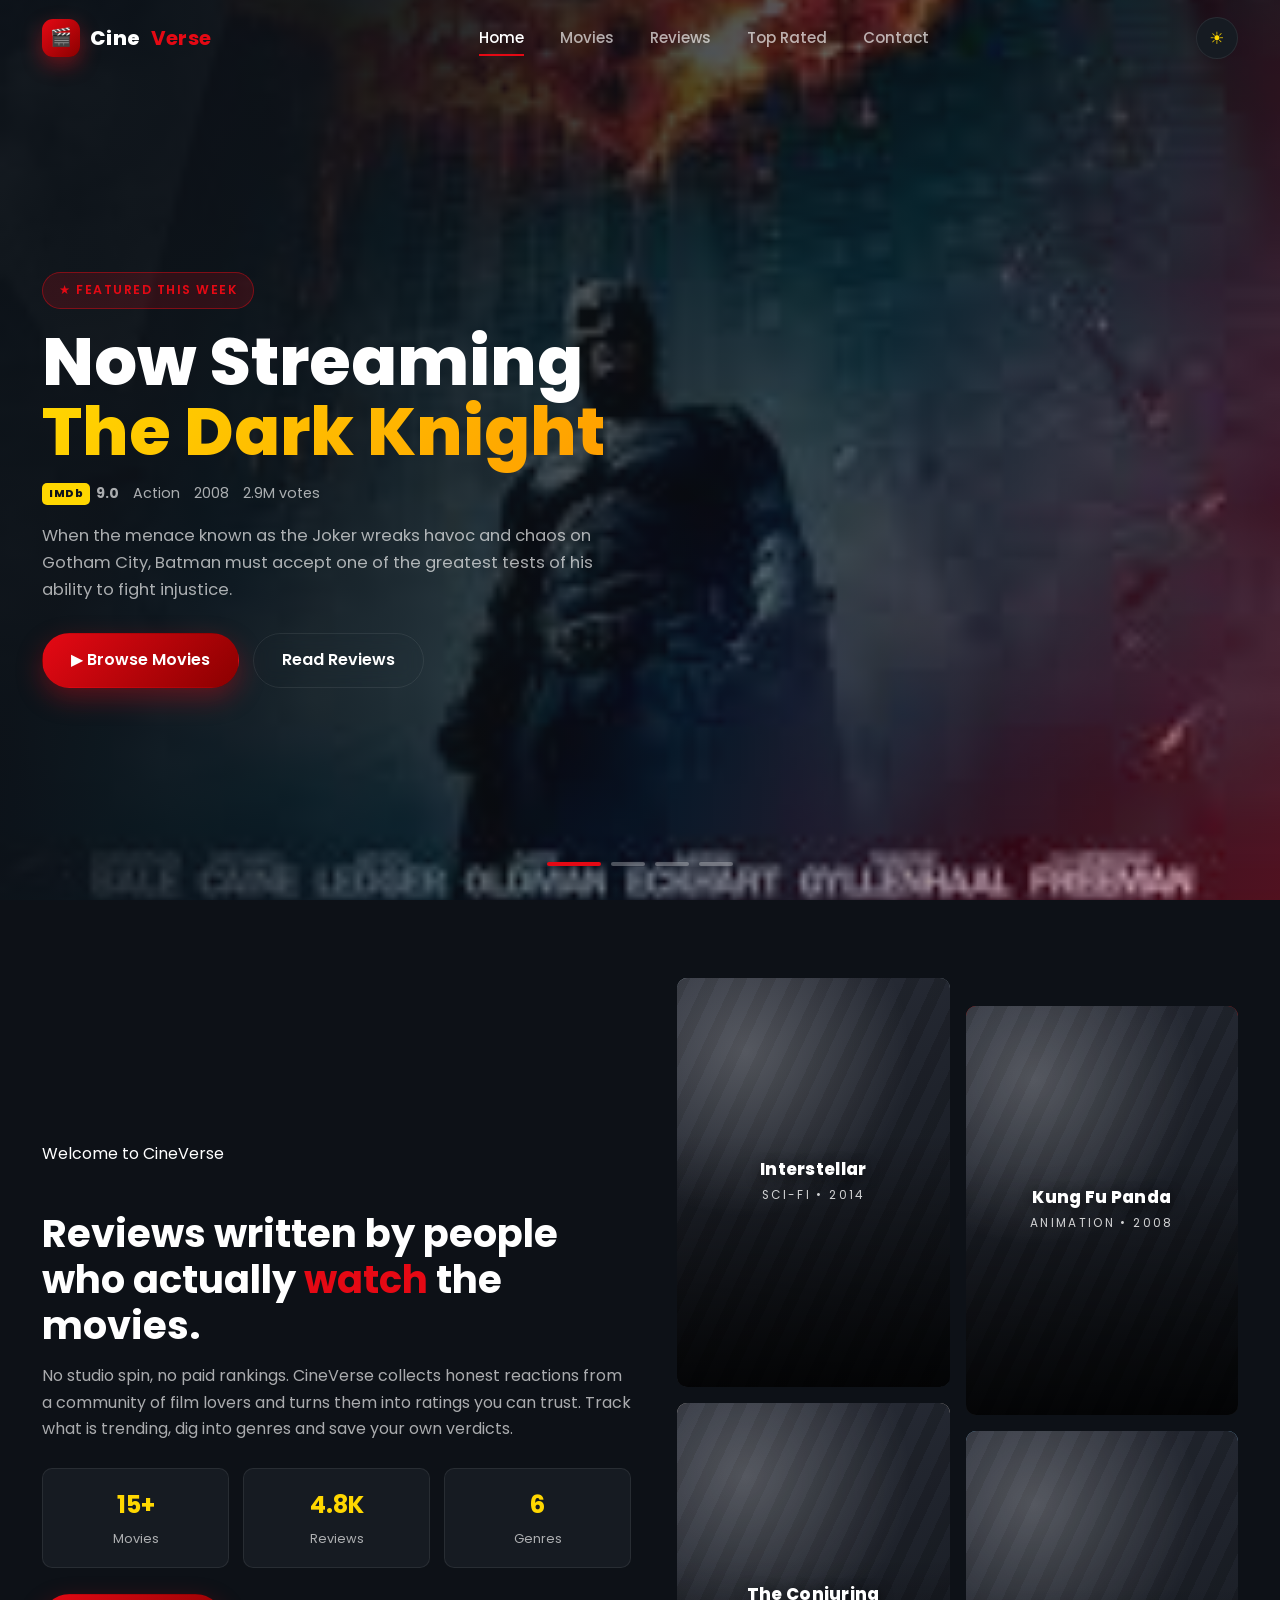
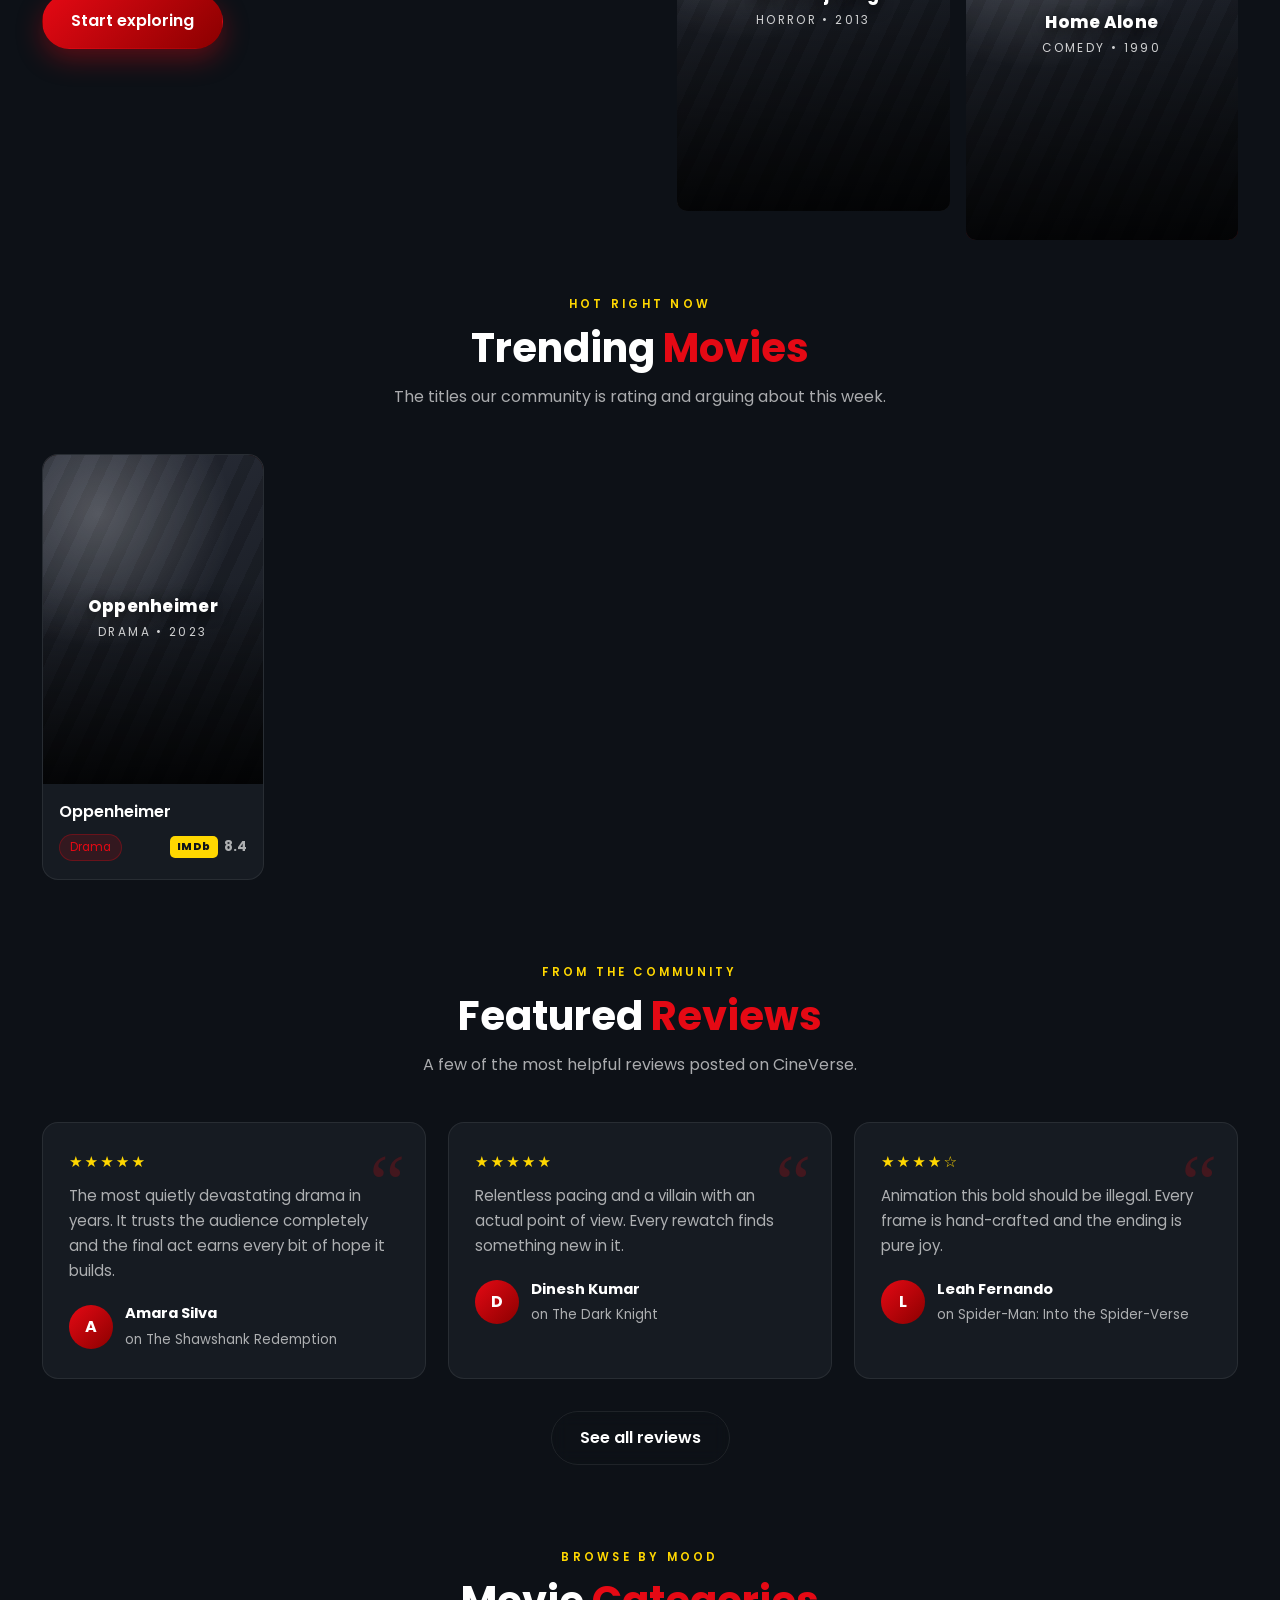
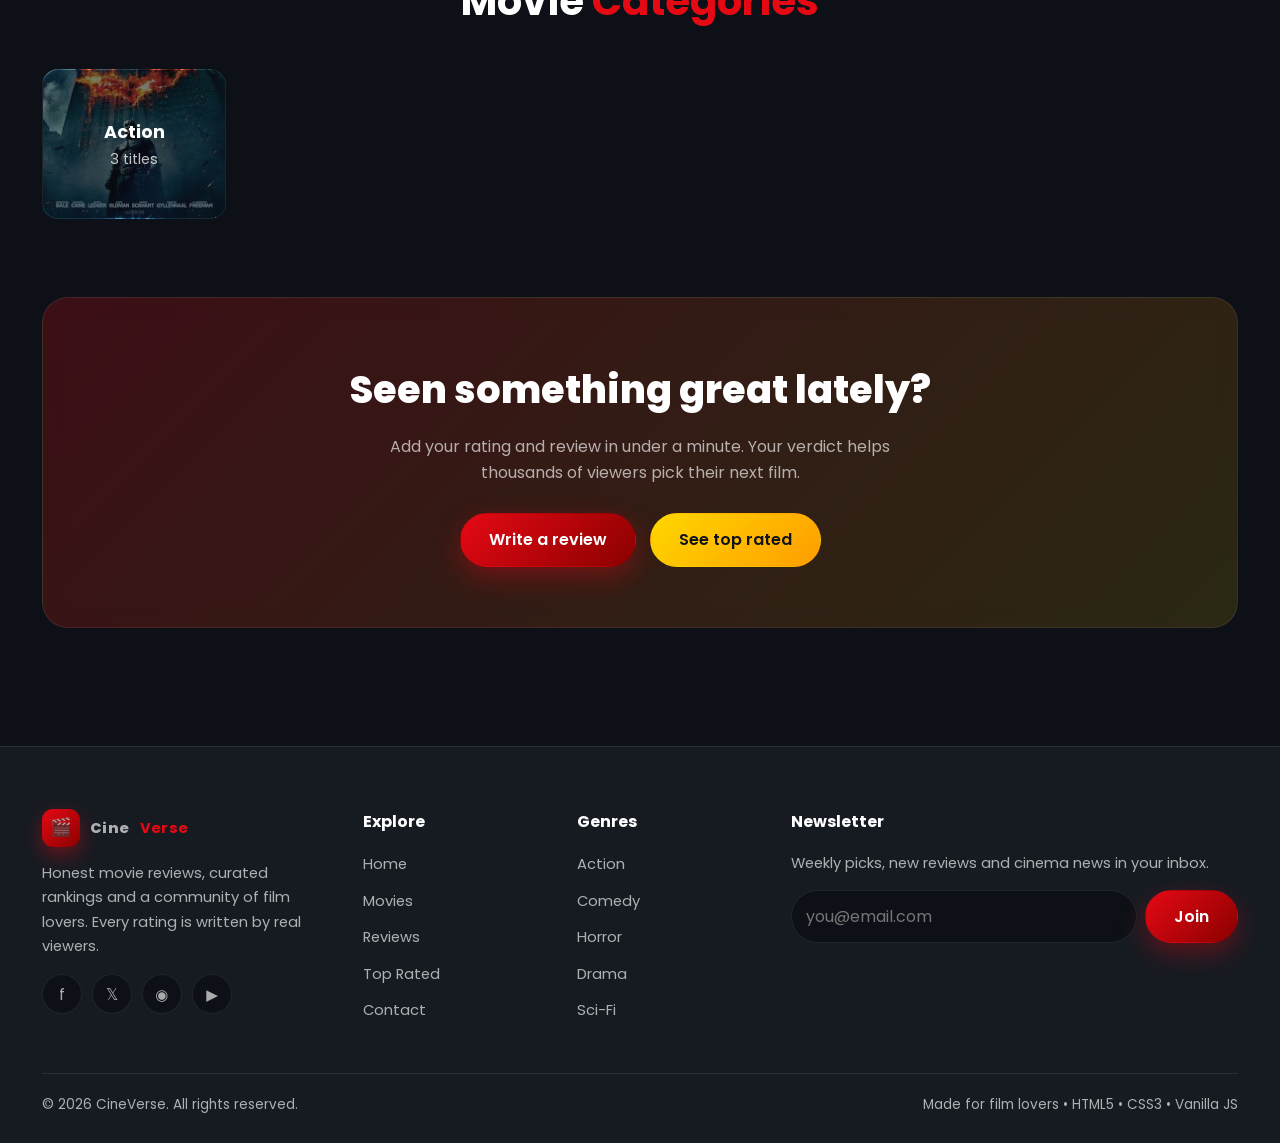
==== index.html @ 50c3670c "Add files via upload" ====
<!DOCTYPE html>
<html lang="en">
<head>
  <meta charset="UTF-8">
  <meta name="viewport" content="width=device-width, initial-scale=1.0">
  <title>CineVerse | Movie Reviews, Ratings &amp; Top Rated Films</title>
  <meta name="description" content="CineVerse is a cinematic movie review hub with trending films, honest community reviews, genre browsing and monthly top rated rankings.">
  <link rel="stylesheet" href="css/style.css">
</head>
<body>
  <!-- ================= NAVIGATION ================= -->
  <header class="navbar">
    <div class="container nav-inner">
      <a href="index.html" class="logo"><span class="logo-mark">🎬</span> Cine<b>Verse</b></a>
      <nav class="nav-links">
        <a href="index.html">Home</a>
        <a href="movies.html">Movies</a>
        <a href="reviews.html">Reviews</a>
        <a href="top-rated.html">Top Rated</a>
        <a href="contact.html">Contact</a>
      </nav>
      <div class="nav-actions">
        <button class="theme-toggle" aria-label="Toggle dark and light mode">☀️</button>
        <button class="hamburger" aria-label="Open menu"><span></span><span></span><span></span></button>
      </div>
    </div>
  </header>

  <!-- ================= HERO SLIDER ================= -->
  <section class="hero">
    <div class="hero-slides"></div>
    <div class="container">
      <div class="hero-content">
        <span class="hero-tag">★ Featured this week</span>
        <h1 id="heroTitle">Now Streaming</h1>
        <div class="hero-meta" id="heroMeta"></div>
        <p class="lead" id="heroDesc"></p>
        <div class="hero-actions">
          <a href="movies.html" class="btn btn-primary">▶ Browse Movies</a>
          <a href="reviews.html" class="btn btn-ghost">Read Reviews</a>
        </div>
      </div>
    </div>
    <div class="hero-dots"></div>
  </section>

  <!-- ================= WELCOME ================= -->
  <section class="section">
    <div class="container welcome-grid">
      <div class="welcome-copy reveal left">
        <span class="section-head eyebrow" style="display:inline-block">Welcome to CineVerse</span>
        <h2>Reviews written by people who actually <span style="color:var(--primary)">watch</span> the movies.</h2>
        <p>No studio spin, no paid rankings. CineVerse collects honest reactions from a community of film lovers and turns them into ratings you can trust. Track what is trending, dig into genres and save your own verdicts.</p>
        <div class="welcome-stats">
          <div><b>15+</b><span>Movies</span></div>
          <div><b>4.8K</b><span>Reviews</span></div>
          <div><b>6</b><span>Genres</span></div>
        </div>
        <a href="movies.html" class="btn btn-primary" style="margin-top:26px">Start exploring</a>
      </div>
      <div class="welcome-art reveal right" id="welcomeArt"></div>
    </div>
  </section>

  <!-- ================= TRENDING ================= -->
  <section class="section" style="padding-top:0">
    <div class="container">
      <div class="section-head reveal">
        <span class="eyebrow">Hot right now</span>
        <h2 class="section-title">Trending <span>Movies</span></h2>
        <p class="section-sub">The titles our community is rating and arguing about this week.</p>
      </div>
      <div class="rail" id="trendingRail"></div>
    </div>
  </section>

  <!-- ================= FEATURED REVIEWS ================= -->
  <section class="section" style="padding-top:0">
    <div class="container">
      <div class="section-head reveal">
        <span class="eyebrow">From the community</span>
        <h2 class="section-title">Featured <span>Reviews</span></h2>
        <p class="section-sub">A few of the most helpful reviews posted on CineVerse.</p>
      </div>
      <div class="review-rail" id="featuredReviews"></div>
      <div style="text-align:center;margin-top:32px" class="reveal">
        <a href="reviews.html" class="btn btn-ghost">See all reviews</a>
      </div>
    </div>
  </section>

  <!-- ================= CATEGORIES ================= -->
  <section class="section" style="padding-top:0">
    <div class="container">
      <div class="section-head reveal">
        <span class="eyebrow">Browse by mood</span>
        <h2 class="section-title">Movie <span>Categories</span></h2>
      </div>
      <div class="cats" id="catGrid"></div>
    </div>
  </section>

  <!-- ================= CALL TO ACTION ================= -->
  <section class="section" style="padding-top:0">
    <div class="container">
      <div class="cta reveal zoom">
        <h2>Seen something great lately?</h2>
        <p>Add your rating and review in under a minute. Your verdict helps thousands of viewers pick their next film.</p>
        <div class="cta-actions">
          <a href="reviews.html" class="btn btn-primary">Write a review</a>
          <a href="top-rated.html" class="btn btn-gold">See top rated</a>
        </div>
      </div>
    </div>
  </section>
  <!-- ================= FOOTER ================= -->
  <footer class="footer">
    <div class="container">
      <div class="footer-grid">
        <div>
          <a href="index.html" class="logo"><span class="logo-mark">🎬</span> Cine<b>Verse</b></a>
          <p style="margin-top:14px">Honest movie reviews, curated rankings and a community of film lovers. Every rating is written by real viewers.</p>
          <div class="socials">
            <a href="#" aria-label="Facebook">f</a>
            <a href="#" aria-label="Twitter">𝕏</a>
            <a href="#" aria-label="Instagram">◉</a>
            <a href="#" aria-label="YouTube">▶</a>
          </div>
        </div>
        <div>
          <h4>Explore</h4>
          <ul class="footer-links">
            <li><a href="index.html">Home</a></li>
            <li><a href="movies.html">Movies</a></li>
            <li><a href="reviews.html">Reviews</a></li>
            <li><a href="top-rated.html">Top Rated</a></li>
            <li><a href="contact.html">Contact</a></li>
          </ul>
        </div>
        <div>
          <h4>Genres</h4>
          <ul class="footer-links">
            <li><a href="movies.html">Action</a></li>
            <li><a href="movies.html">Comedy</a></li>
            <li><a href="movies.html">Horror</a></li>
            <li><a href="movies.html">Drama</a></li>
            <li><a href="movies.html">Sci-Fi</a></li>
          </ul>
        </div>
        <div>
          <h4>Newsletter</h4>
          <p>Weekly picks, new reviews and cinema news in your inbox.</p>
          <form class="newsletter" id="newsletterForm" novalidate>
            <input type="email" placeholder="you@email.com" aria-label="Email address">
            <button class="btn btn-primary" type="submit">Join</button>
          </form>
        </div>
      </div>
      <div class="footer-bottom">
        <span>&copy; <span id="year">2026</span> CineVerse. All rights reserved.</span>
        <span>Made for film lovers &bull; HTML5 &bull; CSS3 &bull; Vanilla JS</span>
      </div>
    </div>
  </footer>
  <button class="to-top" aria-label="Scroll to top">↑</button>
  <script src="js/script.js"></script>
</body>
</html>
---- css/style.css ----
/* ==========================================================================
   CineVerse - Global Stylesheet
   Shared design system: variables, layout, navigation, footer, animations
   ========================================================================== */

/* ---------- Google Font ---------- */
@import url('https://fonts.googleapis.com/css2?family=Poppins:wght@300;400;500;600;700;800&display=swap');

/* ---------- CSS Variables (Dark theme is the default) ---------- */
:root {
  --bg: #0D1117;
  --card: #161B22;
  --primary: #E50914;
  --accent: #FFD700;
  --text: #FFFFFF;
  --muted: rgba(255, 255, 255, 0.65);
  --border: rgba(255, 255, 255, 0.08);
  --glass: rgba(22, 27, 34, 0.65);
  --shadow: 0 18px 40px rgba(0, 0, 0, 0.45);
  --radius: 16px;
  --radius-sm: 10px;
  --grad-primary: linear-gradient(135deg, #E50914 0%, #8B0000 100%);
  --grad-gold: linear-gradient(135deg, #FFD700 0%, #FF9D00 100%);
  --grad-hero: linear-gradient(115deg, rgba(13,17,23,.96) 20%, rgba(13,17,23,.55) 60%, rgba(229,9,20,.35) 100%);
  --transition: .35s cubic-bezier(.4, 0, .2, 1);
  --max: 1240px;
}

/* ---------- Light theme overrides (toggled via body.light) ---------- */
body.light {
  --bg: #F4F6FA;
  --card: #FFFFFF;
  --text: #10141A;
  --muted: rgba(16, 20, 26, 0.65);
  --border: rgba(16, 20, 26, 0.10);
  --glass: rgba(255, 255, 255, 0.72);
  --shadow: 0 18px 40px rgba(16, 20, 26, 0.12);
  --grad-hero: linear-gradient(115deg, rgba(244,246,250,.96) 20%, rgba(244,246,250,.55) 60%, rgba(229,9,20,.25) 100%);
}

/* ---------- Reset ---------- */
* { margin: 0; padding: 0; box-sizing: border-box; }
html { scroll-behavior: smooth; scroll-padding-top: 90px; }
body {
  font-family: 'Poppins', system-ui, sans-serif;
  background: var(--bg);
  color: var(--text);
  line-height: 1.65;
  overflow-x: hidden;
  transition: background var(--transition), color var(--transition);
}
img { max-width: 100%; display: block; }
a { color: inherit; text-decoration: none; }
ul { list-style: none; }
button, input, textarea, select { font-family: inherit; font-size: inherit; }

/* ---------- Layout helpers ---------- */
.container { width: 100%; max-width: var(--max); margin-inline: auto; padding-inline: 22px; }
.section { padding: 78px 0; }
.section-head { text-align: center; margin-bottom: 44px; }
.section-head .eyebrow {
  display: inline-block; letter-spacing: .28em; text-transform: uppercase;
  font-size: .72rem; font-weight: 600; color: var(--accent); margin-bottom: 10px;
}
.section-title { font-size: clamp(1.7rem, 3.4vw, 2.5rem); font-weight: 700; line-height: 1.2; }
.section-title span { color: var(--primary); }
.section-sub { color: var(--muted); max-width: 620px; margin: 12px auto 0; }

/* ---------- Buttons ---------- */
.btn {
  display: inline-flex; align-items: center; gap: 9px;
  padding: 13px 28px; border-radius: 60px; border: 1px solid transparent;
  font-weight: 600; cursor: pointer; transition: var(--transition);
}
.btn-primary { background: var(--grad-primary); color: #fff; box-shadow: 0 10px 26px rgba(229, 9, 20, .35); }
.btn-primary:hover { transform: translateY(-3px); box-shadow: 0 16px 34px rgba(229, 9, 20, .5); }
.btn-ghost { background: transparent; border-color: var(--border); color: var(--text); backdrop-filter: blur(8px); }
.btn-ghost:hover { border-color: var(--accent); color: var(--accent); transform: translateY(-3px); }
.btn-gold { background: var(--grad-gold); color: #10141A; }
.btn-gold:hover { transform: translateY(-3px); box-shadow: 0 16px 34px rgba(255, 215, 0, .35); }

/* ==========================================================================
   Navigation
   ========================================================================== */
.navbar {
  position: fixed; inset: 0 0 auto 0; z-index: 999;
  background: transparent; transition: var(--transition);
}
.navbar.scrolled {
  background: var(--glass);
  backdrop-filter: blur(16px);
  border-bottom: 1px solid var(--border);
  box-shadow: 0 8px 30px rgba(0, 0, 0, .3);
}
.nav-inner { display: flex; align-items: center; justify-content: space-between; gap: 16px; height: 76px; }
.logo { display: flex; align-items: center; gap: 10px; font-weight: 800; font-size: 1.25rem; letter-spacing: .4px; }
.logo-mark {
  width: 38px; height: 38px; border-radius: 11px; background: var(--grad-primary);
  display: grid; place-items: center; font-size: 1.1rem; box-shadow: 0 8px 20px rgba(229, 9, 20, .4);
}
.logo b { color: var(--primary); }
.nav-links { display: flex; align-items: center; gap: 6px; }
.nav-links a {
  position: relative; padding: 9px 15px; border-radius: 9px;
  font-size: .94rem; font-weight: 500; color: var(--muted); transition: var(--transition);
}
.nav-links a::after {
  content: ''; position: absolute; left: 15px; right: 15px; bottom: 3px; height: 2px;
  background: var(--primary); transform: scaleX(0); transform-origin: right;
  transition: transform var(--transition);
}
.nav-links a:hover { color: var(--text); }
.nav-links a:hover::after { transform: scaleX(1); transform-origin: left; }
.nav-links a.active { color: var(--text); }
.nav-links a.active::after { transform: scaleX(1); }
.nav-actions { display: flex; align-items: center; gap: 10px; }
.theme-toggle {
  width: 42px; height: 42px; border-radius: 50%; cursor: pointer;
  background: var(--card); border: 1px solid var(--border); color: var(--accent);
  display: grid; place-items: center; font-size: 1.05rem; transition: var(--transition);
}
.theme-toggle:hover { transform: rotate(25deg) scale(1.08); border-color: var(--accent); }
.hamburger {
  display: none; width: 44px; height: 44px; border-radius: 11px; cursor: pointer;
  background: var(--card); border: 1px solid var(--border);
  flex-direction: column; justify-content: center; align-items: center; gap: 5px;
}
.hamburger span { width: 20px; height: 2px; background: var(--text); border-radius: 2px; transition: var(--transition); }
.hamburger.open span:nth-child(1) { transform: translateY(7px) rotate(45deg); }
.hamburger.open span:nth-child(2) { opacity: 0; }
.hamburger.open span:nth-child(3) { transform: translateY(-7px) rotate(-45deg); }

/* ==========================================================================
   Posters (pure CSS artwork - no external images needed)
   ========================================================================== */
.poster {
  position: relative; aspect-ratio: 2 / 3; border-radius: var(--radius-sm);
  overflow: hidden; display: grid; place-items: center; text-align: center;
  padding: 18px; isolation: isolate;
}
.poster::before {
  content: ''; position: absolute; inset: 0; z-index: -2;
  background: var(--poster-grad, linear-gradient(150deg, #2b2f3a, #11151b));
}
.poster::after {
  content: ''; position: absolute; inset: 0; z-index: -1;
  background:
    radial-gradient(circle at 25% 18%, rgba(255,255,255,.22), transparent 42%),
    repeating-linear-gradient(115deg, rgba(0,0,0,.16) 0 12px, transparent 12px 26px),
    linear-gradient(to top, rgba(0,0,0,.82), transparent 62%);
}
.poster-title {
  font-weight: 800; font-size: 1.05rem; line-height: 1.25; color: #fff;
  text-shadow: 0 3px 14px rgba(0, 0, 0, .7); letter-spacing: .3px;
}
.poster-year { font-size: .74rem; color: rgba(255,255,255,.8); margin-top: 6px; letter-spacing: .2em; }
.poster-badge {
  position: absolute; top: 10px; left: 10px; padding: 5px 11px; border-radius: 40px;
  font-size: .7rem; font-weight: 700; background: var(--grad-gold); color: #10141A;
}

/* ---------- Rating pill / stars ---------- */
.rating { display: inline-flex; align-items: center; gap: 6px; font-weight: 700; font-size: .85rem; }
.rating .imdb {
  background: var(--accent); color: #10141A; padding: 2px 7px;
  border-radius: 5px; font-size: .68rem; font-weight: 800; letter-spacing: .5px;
}
.stars { color: var(--accent); letter-spacing: 2px; font-size: .95rem; }

/* ---------- Generic card ---------- */
.card {
  background: var(--card); border: 1px solid var(--border);
  border-radius: var(--radius); overflow: hidden; transition: var(--transition);
}
.card:hover { transform: translateY(-8px); box-shadow: var(--shadow); border-color: rgba(229, 9, 20, .45); }

/* ==========================================================================
   Hero (home page slider)
   ========================================================================== */
.hero { position: relative; min-height: 100vh; display: grid; align-items: center; overflow: hidden; }
.hero-slides { position: absolute; inset: 0; }
.hero-slide {
  position: absolute; inset: 0; opacity: 0; transform: scale(1.08);
  transition: opacity 1.1s ease, transform 6s ease;
}
.hero-slide.active { opacity: 1; transform: scale(1); }
.hero-slide::after { content: ''; position: absolute; inset: 0; background: var(--grad-hero); }
.hero-content { position: relative; z-index: 2; max-width: 660px; padding: 120px 0 60px; }
.hero-tag {
  display: inline-flex; align-items: center; gap: 8px; padding: 7px 16px; border-radius: 40px;
  background: rgba(229, 9, 20, .16); border: 1px solid rgba(229, 9, 20, .45);
  color: var(--primary); font-size: .78rem; font-weight: 600; letter-spacing: .12em; text-transform: uppercase;
}
.hero h1 { font-size: clamp(2.3rem, 6vw, 4.2rem); font-weight: 800; line-height: 1.05; margin: 18px 0 14px; }
.hero h1 em { font-style: normal; background: var(--grad-gold); -webkit-background-clip: text; background-clip: text; color: transparent; }
.hero-meta { display: flex; flex-wrap: wrap; gap: 14px; align-items: center; color: var(--muted); font-size: .9rem; margin-bottom: 16px; }
.hero p.lead { color: var(--muted); font-size: 1.03rem; max-width: 560px; }
.hero-actions { display: flex; flex-wrap: wrap; gap: 14px; margin-top: 30px; }
.hero-dots { position: absolute; bottom: 34px; left: 50%; transform: translateX(-50%); display: flex; gap: 10px; z-index: 3; }
.hero-dots button {
  width: 34px; height: 4px; border-radius: 4px; border: none; cursor: pointer;
  background: rgba(255,255,255,.28); transition: var(--transition);
}
.hero-dots button.active { background: var(--primary); width: 54px; }

/* ==========================================================================
   Footer
   ========================================================================== */
.footer { background: var(--card); border-top: 1px solid var(--border); padding: 62px 0 26px; margin-top: 40px; }
.footer-grid { display: grid; grid-template-columns: 1.6fr 1fr 1fr 1.3fr; gap: 36px; }
.footer h4 { font-size: 1rem; margin-bottom: 16px; }
.footer p, .footer a { color: var(--muted); font-size: .92rem; }
.footer-links li { margin-bottom: 10px; }
.footer-links a { transition: var(--transition); }
.footer-links a:hover { color: var(--primary); padding-left: 5px; }
.socials { display: flex; gap: 10px; margin-top: 16px; }
.socials a {
  width: 40px; height: 40px; border-radius: 50%; display: grid; place-items: center;
  background: var(--bg); border: 1px solid var(--border); transition: var(--transition); font-size: .95rem;
}
.socials a:hover { background: var(--grad-primary); color: #fff; transform: translateY(-4px); border-color: transparent; }
.newsletter { display: flex; gap: 8px; margin-top: 14px; }
.newsletter input {
  flex: 1; padding: 12px 14px; border-radius: 40px; background: var(--bg);
  border: 1px solid var(--border); color: var(--text); outline: none;
}
.newsletter input:focus { border-color: var(--primary); }
.footer-bottom {
  margin-top: 40px; padding-top: 20px; border-top: 1px solid var(--border);
  display: flex; justify-content: space-between; flex-wrap: wrap; gap: 10px;
  color: var(--muted); font-size: .85rem;
}

/* ==========================================================================
   Scroll to top + notifications + reveal animations
   ========================================================================== */
.to-top {
  position: fixed; right: 24px; bottom: 24px; width: 48px; height: 48px; border-radius: 50%;
  border: none; cursor: pointer; background: var(--grad-primary); color: #fff; font-size: 1.1rem;
  box-shadow: 0 12px 28px rgba(229, 9, 20, .45); opacity: 0; visibility: hidden;
  transform: translateY(20px); transition: var(--transition); z-index: 900;
}
.to-top.show { opacity: 1; visibility: visible; transform: translateY(0); }
.to-top:hover { transform: translateY(-4px) scale(1.06); }

.toast {
  position: fixed; top: 96px; right: 24px; z-index: 1200; max-width: 330px;
  display: flex; gap: 12px; align-items: flex-start;
  padding: 15px 18px; border-radius: 14px; background: var(--card);
  border: 1px solid var(--border); border-left: 4px solid #2ecc71; box-shadow: var(--shadow);
  transform: translateX(140%); transition: transform .45s cubic-bezier(.4,0,.2,1);
}
.toast.show { transform: translateX(0); }
.toast.error { border-left-color: var(--primary); }
.toast strong { display: block; font-size: .95rem; }
.toast span { color: var(--muted); font-size: .84rem; }

.reveal { opacity: 0; transform: translateY(34px); transition: opacity .7s ease, transform .7s ease; }
.reveal.visible { opacity: 1; transform: none; }
.reveal.zoom { transform: scale(.92); }
.reveal.zoom.visible { transform: scale(1); }
.reveal.left { transform: translateX(-42px); }
.reveal.left.visible { transform: none; }
.reveal.right { transform: translateX(42px); }
.reveal.right.visible { transform: none; }

/* ---------- Page header (inner pages) ---------- */
.page-head { padding: 140px 0 50px; text-align: center; position: relative; overflow: hidden; }
.page-head::before {
  content: ''; position: absolute; inset: -40% 30% auto; height: 420px;
  background: radial-gradient(circle, rgba(229,9,20,.28), transparent 65%); filter: blur(30px);
}
.page-head h1 { position: relative; font-size: clamp(2rem, 5vw, 3.1rem); font-weight: 800; }
.page-head p { position: relative; color: var(--muted); max-width: 600px; margin: 12px auto 0; }
.breadcrumb { position: relative; font-size: .84rem; color: var(--muted); margin-bottom: 12px; }
.breadcrumb a:hover { color: var(--primary); }

/* ---------- Forms (shared) ---------- */
.field { margin-bottom: 18px; }
.field label { display: block; font-size: .88rem; font-weight: 500; margin-bottom: 7px; }
.field input, .field textarea, .field select {
  width: 100%; padding: 13px 15px; border-radius: var(--radius-sm);
  background: var(--bg); border: 1px solid var(--border); color: var(--text); outline: none;
  transition: var(--transition);
}
.field textarea { resize: vertical; min-height: 130px; }
.field input:focus, .field textarea:focus, .field select:focus {
  border-color: var(--primary); box-shadow: 0 0 0 3px rgba(229, 9, 20, .16);
}
.field .error-msg { display: none; color: #ff6b6b; font-size: .8rem; margin-top: 6px; }
.field.invalid input, .field.invalid textarea, .field.invalid select { border-color: #ff6b6b; }
.field.invalid .error-msg { display: block; }

/* ==========================================================================
   Responsive
   ========================================================================== */
@media (max-width: 980px) {
  .footer-grid { grid-template-columns: 1fr 1fr; }
}
@media (max-width: 820px) {
  .hamburger { display: flex; }
  .nav-links {
    position: fixed; top: 76px; right: 0; width: min(300px, 82vw);
    height: calc(100vh - 76px); flex-direction: column; align-items: stretch; gap: 4px;
    padding: 24px 20px; background: var(--card); border-left: 1px solid var(--border);
    transform: translateX(110%); transition: transform var(--transition); box-shadow: var(--shadow);
  }
  .nav-links.open { transform: translateX(0); }
  .nav-links a { padding: 14px 16px; font-size: 1rem; border-radius: 12px; }
  .nav-links a.active { background: rgba(229, 9, 20, .14); color: var(--primary); }
  .nav-links a::after { display: none; }
  .hero { min-height: 92vh; }
}
@media (max-width: 560px) {
  .section { padding: 56px 0; }
  .footer-grid { grid-template-columns: 1fr; }
  .toast { right: 14px; left: 14px; max-width: none; }
}

/* ==========================================================================
   HOME PAGE SECTIONS
   ========================================================================== */
.welcome-grid { display: grid; grid-template-columns: 1.05fr 1fr; gap: 46px; align-items: center; }
.welcome-copy h2 { font-size: clamp(1.7rem, 3.2vw, 2.4rem); font-weight: 700; line-height: 1.2; }
.welcome-copy p { color: var(--muted); margin-top: 14px; }
.welcome-stats { display: grid; grid-template-columns: repeat(3, 1fr); gap: 14px; margin-top: 26px; }
.welcome-stats div {
  background: var(--card); border: 1px solid var(--border); border-radius: var(--radius-sm);
  padding: 16px; text-align: center;
}
.welcome-stats b { display: block; font-size: 1.5rem; color: var(--accent); }
.welcome-stats span { font-size: .8rem; color: var(--muted); }
.welcome-art { display: grid; grid-template-columns: 1fr 1fr; gap: 16px; }
.welcome-art .poster:nth-child(even) { transform: translateY(28px); }

/* Trending rail */
.rail { display: grid; grid-template-columns: repeat(auto-fill, minmax(195px, 1fr)); gap: 22px; }
.movie-card { display: flex; flex-direction: column; }
.movie-card .poster { border-radius: 0; }
.movie-card .body { padding: 15px 16px 18px; }
.movie-card h3 { font-size: 1rem; font-weight: 600; }
.movie-card .meta { display: flex; justify-content: space-between; align-items: center; margin-top: 8px; font-size: .82rem; color: var(--muted); }
.movie-card .tag {
  display: inline-block; padding: 3px 10px; border-radius: 40px; font-size: .72rem;
  background: rgba(229, 9, 20, .14); color: var(--primary); border: 1px solid rgba(229, 9, 20, .3);
}

/* Featured reviews */
.review-rail { display: grid; grid-template-columns: repeat(auto-fit, minmax(290px, 1fr)); gap: 22px; }
.review-quote { padding: 26px; position: relative; }
.review-quote::before {
  content: '“'; position: absolute; top: -6px; right: 20px; font-size: 5rem;
  color: rgba(229, 9, 20, .22); font-family: Georgia, serif;
}
.review-quote p { color: var(--muted); font-size: .94rem; }
.review-who { display: flex; align-items: center; gap: 12px; margin-top: 18px; }
.avatar {
  width: 44px; height: 44px; border-radius: 50%; display: grid; place-items: center;
  background: var(--grad-primary); font-weight: 700; color: #fff; flex: none;
}
.review-who b { font-size: .92rem; display: block; }
.review-who small { color: var(--muted); }

/* Categories */
.cats { display: grid; grid-template-columns: repeat(auto-fit, minmax(180px, 1fr)); gap: 18px; }
.cat {
  position: relative; height: 150px; border-radius: var(--radius); overflow: hidden;
  display: grid; place-items: center; text-align: center; transition: var(--transition);
  border: 1px solid var(--border);
}
.cat::after { content: ''; position: absolute; inset: 0; background: rgba(13, 17, 23, .55); transition: var(--transition); }
.cat:hover { transform: translateY(-8px) scale(1.02); box-shadow: var(--shadow); }
.cat:hover::after { background: rgba(13, 17, 23, .3); }
.cat span { position: relative; z-index: 2; font-weight: 700; font-size: 1.1rem; color: #fff; }
.cat small { position: relative; z-index: 2; display: block; color: rgba(255,255,255,.75); font-weight: 400; }

/* CTA */
.cta {
  border-radius: 26px; padding: 60px 34px; text-align: center; position: relative; overflow: hidden;
  background: linear-gradient(135deg, rgba(229,9,20,.22), rgba(255,215,0,.12));
  border: 1px solid var(--border); backdrop-filter: blur(12px);
}
.cta h2 { font-size: clamp(1.6rem, 3.4vw, 2.4rem); font-weight: 800; }
.cta p { color: var(--muted); max-width: 560px; margin: 12px auto 26px; }
.cta-actions { display: flex; gap: 14px; justify-content: center; flex-wrap: wrap; }

@media (max-width: 880px) {
  .welcome-grid { grid-template-columns: 1fr; }
  .welcome-art { max-width: 420px; }
}
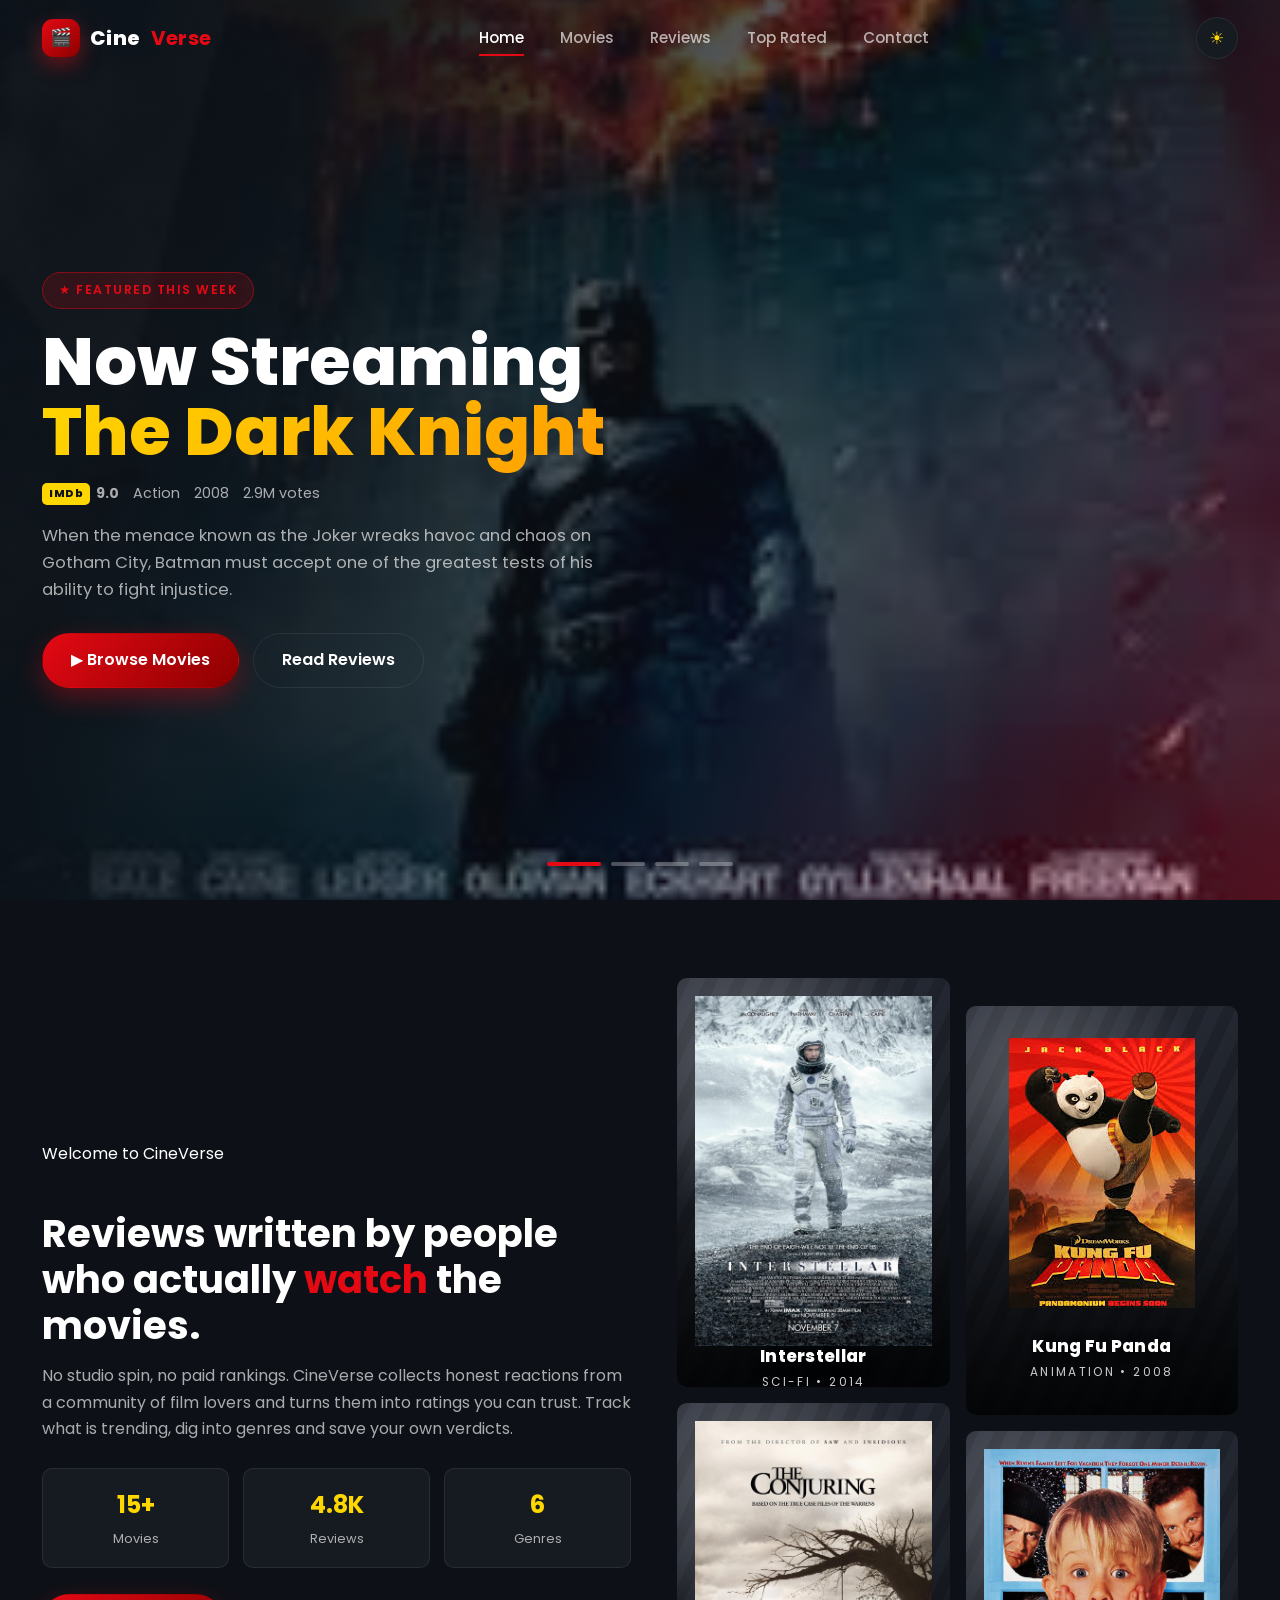
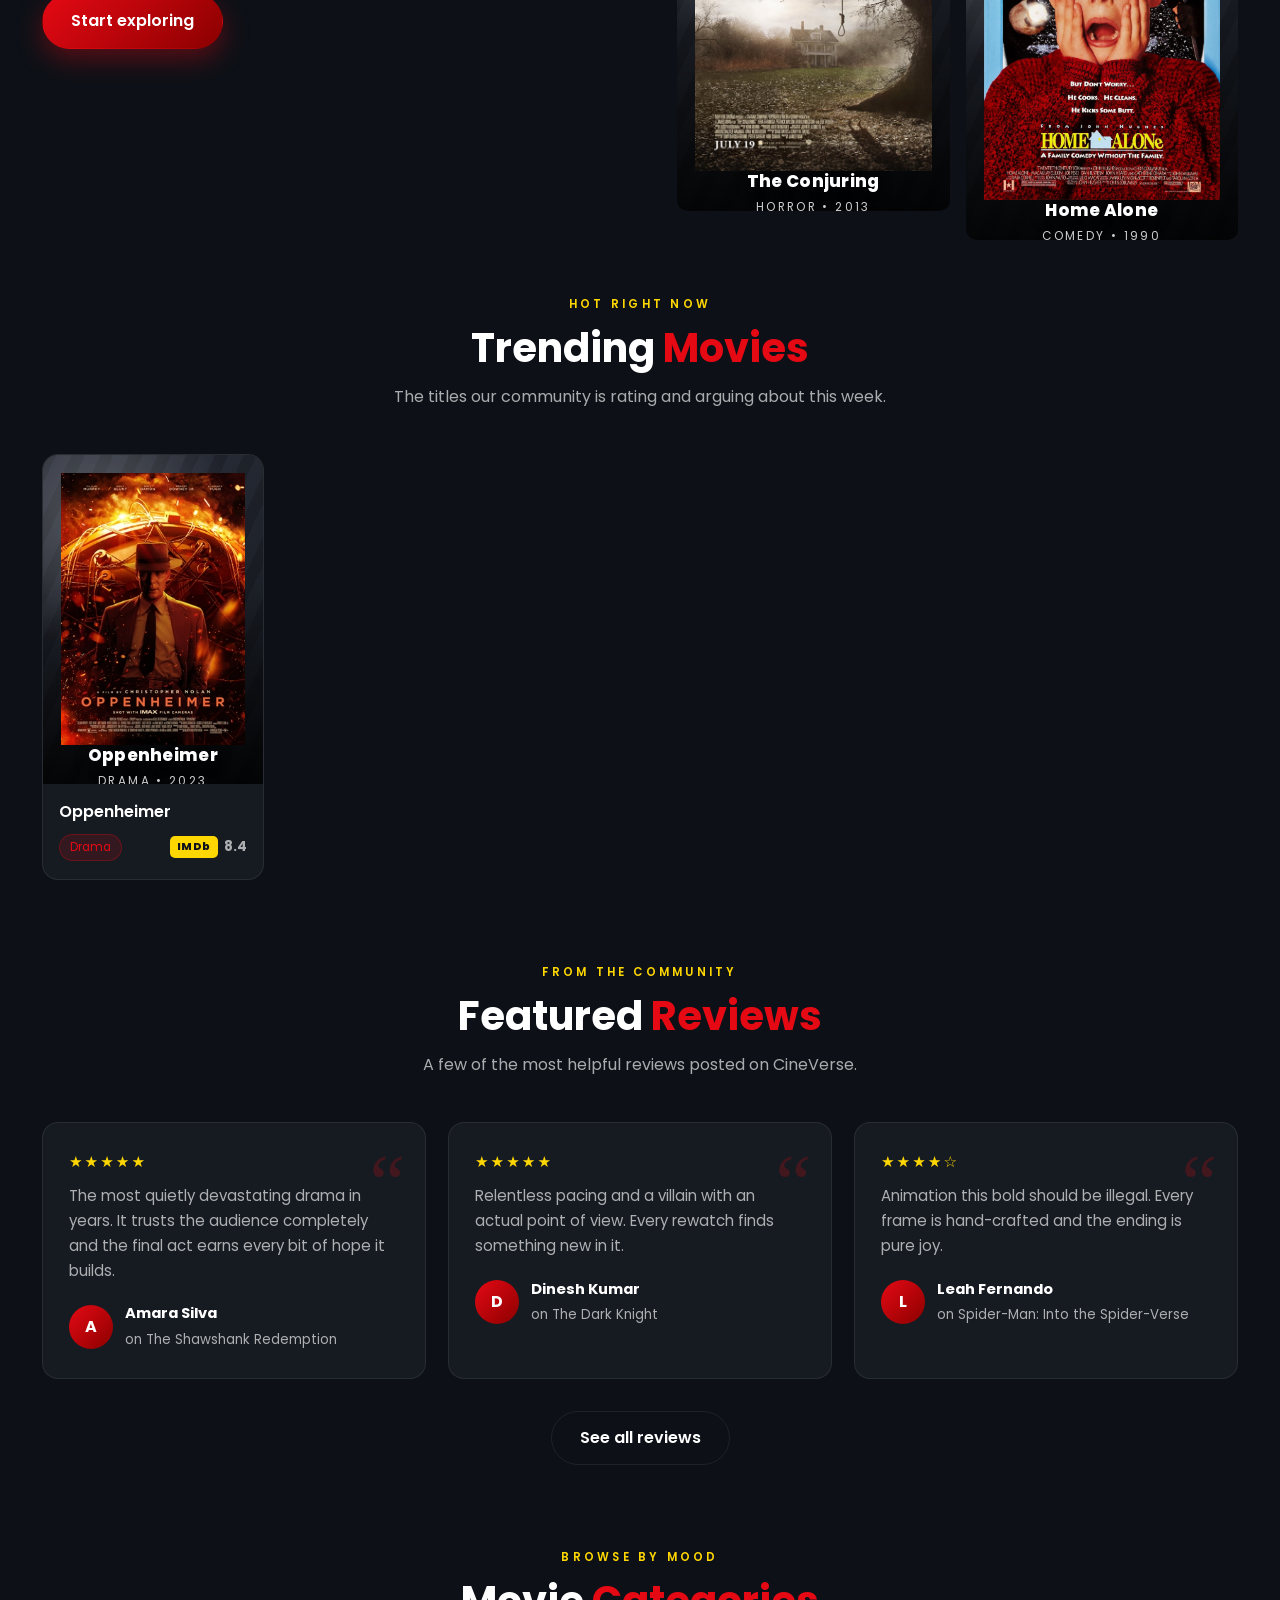
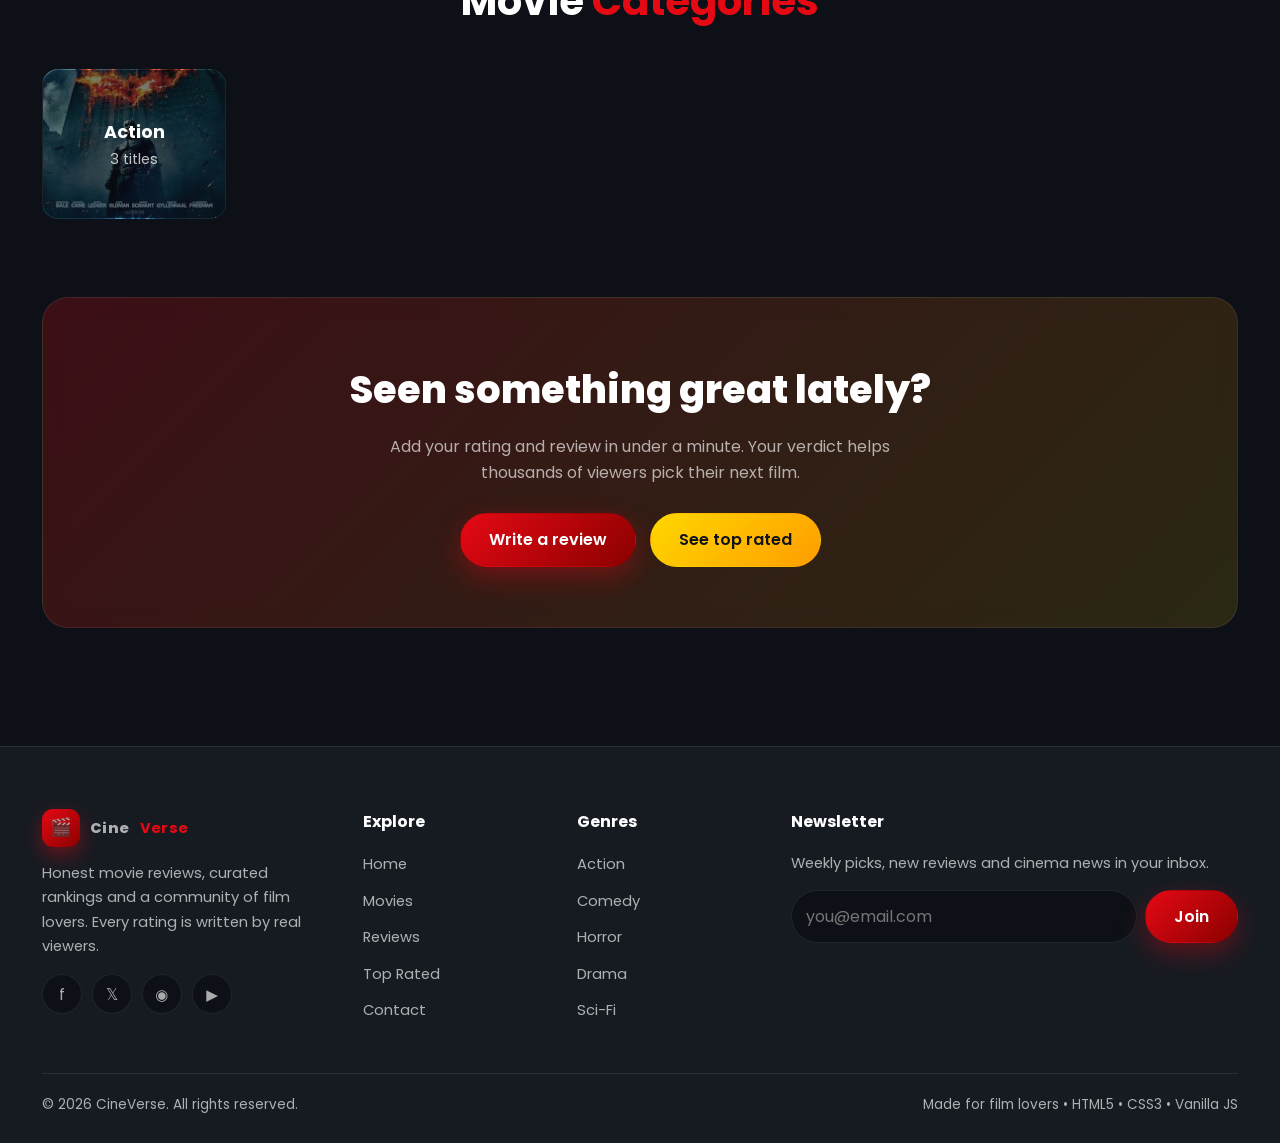
==== commit 2869cd8b: "Update index.html" ====
--- a/index.html
+++ b/index.html
@@ -163,6 +163,6 @@
     </div>
   </footer>
   <button class="to-top" aria-label="Scroll to top">↑</button>
-  <script src="js/script.js"></script>
+  <script src="js/script.js"></script> 
 </body>
 </html>
